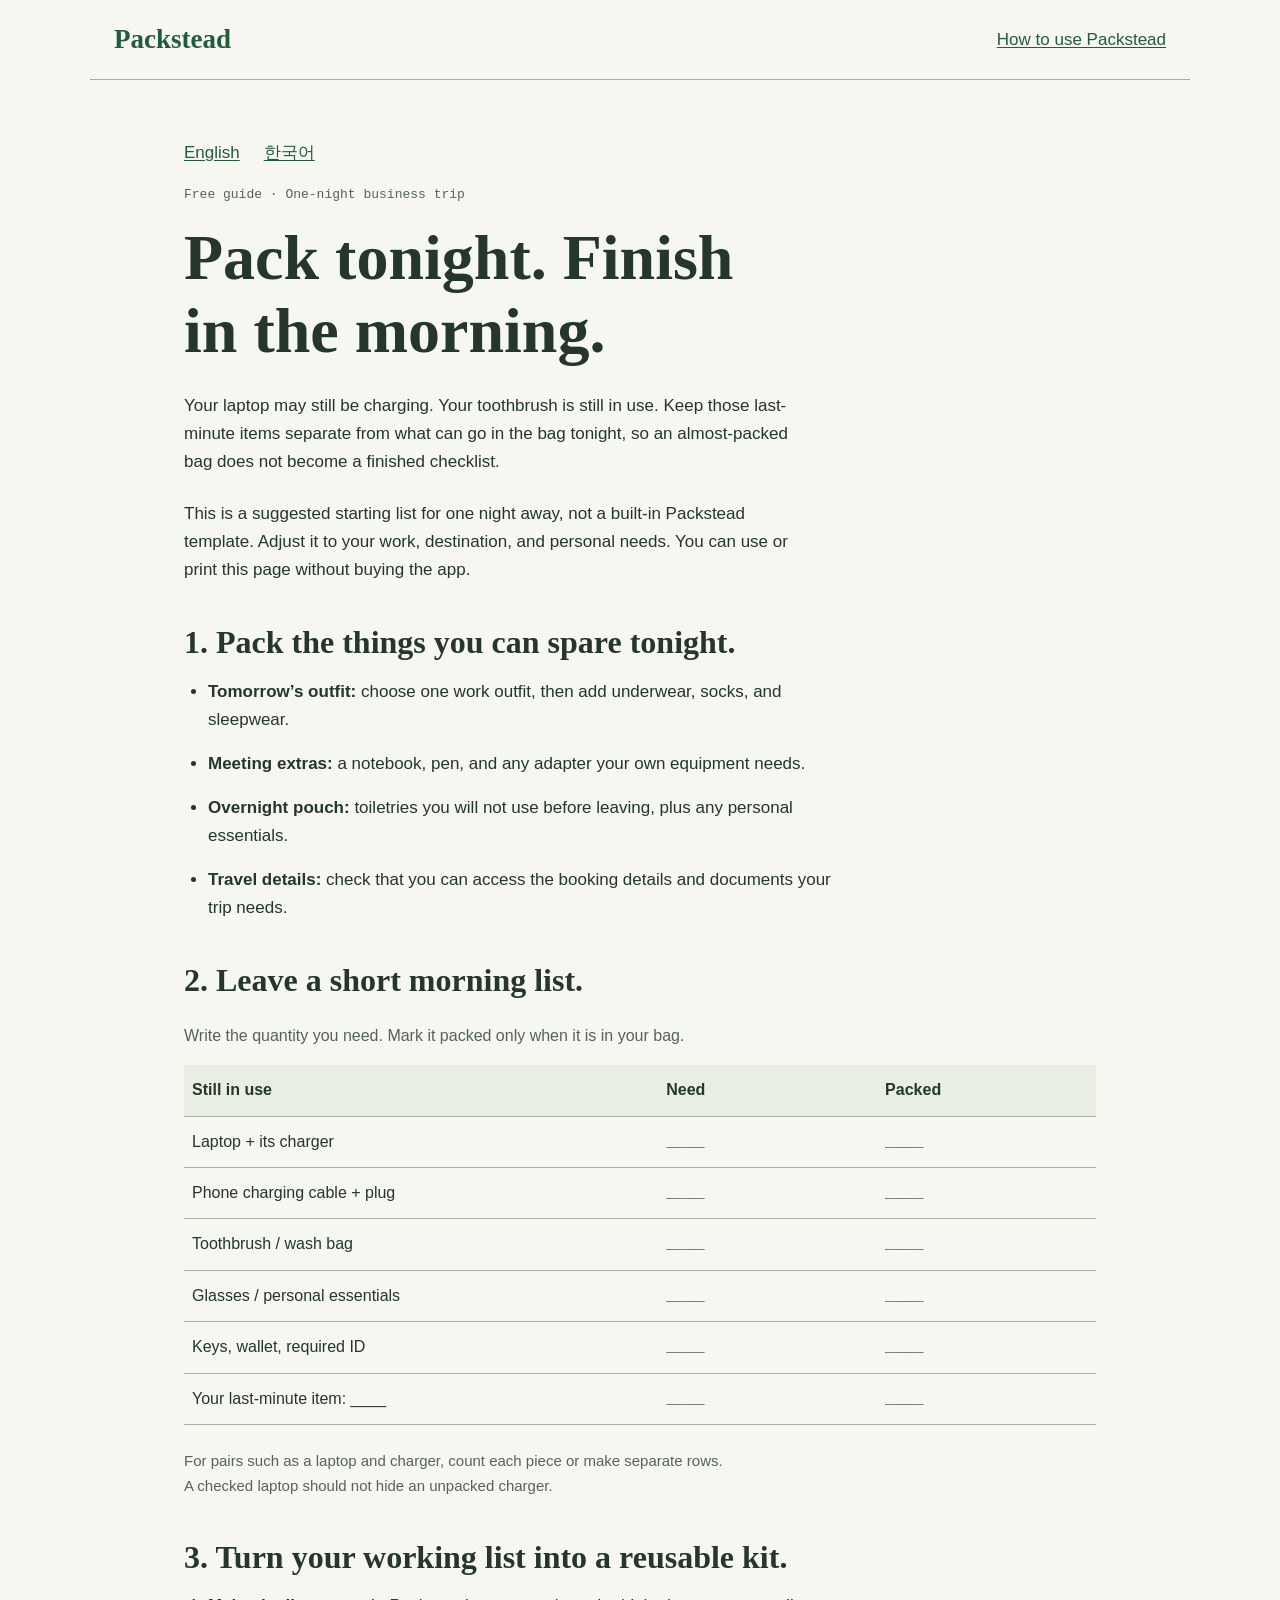
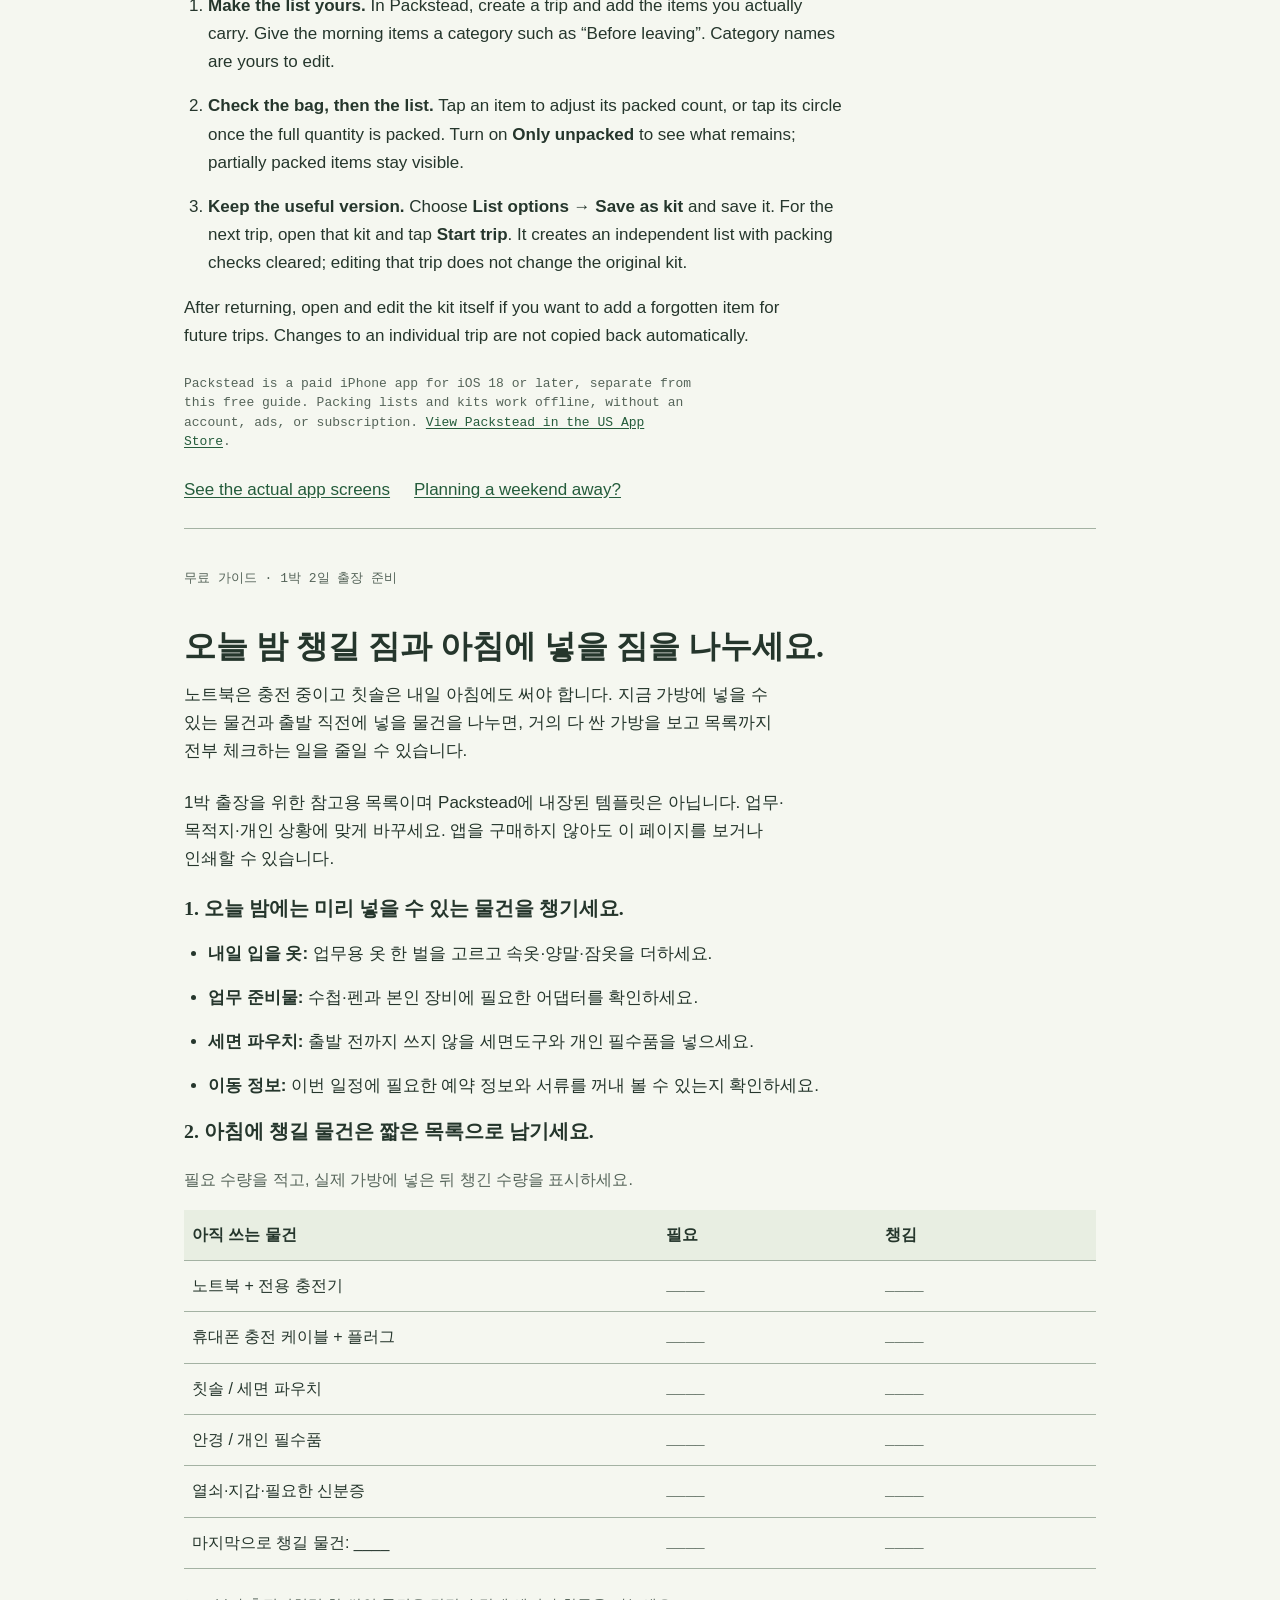
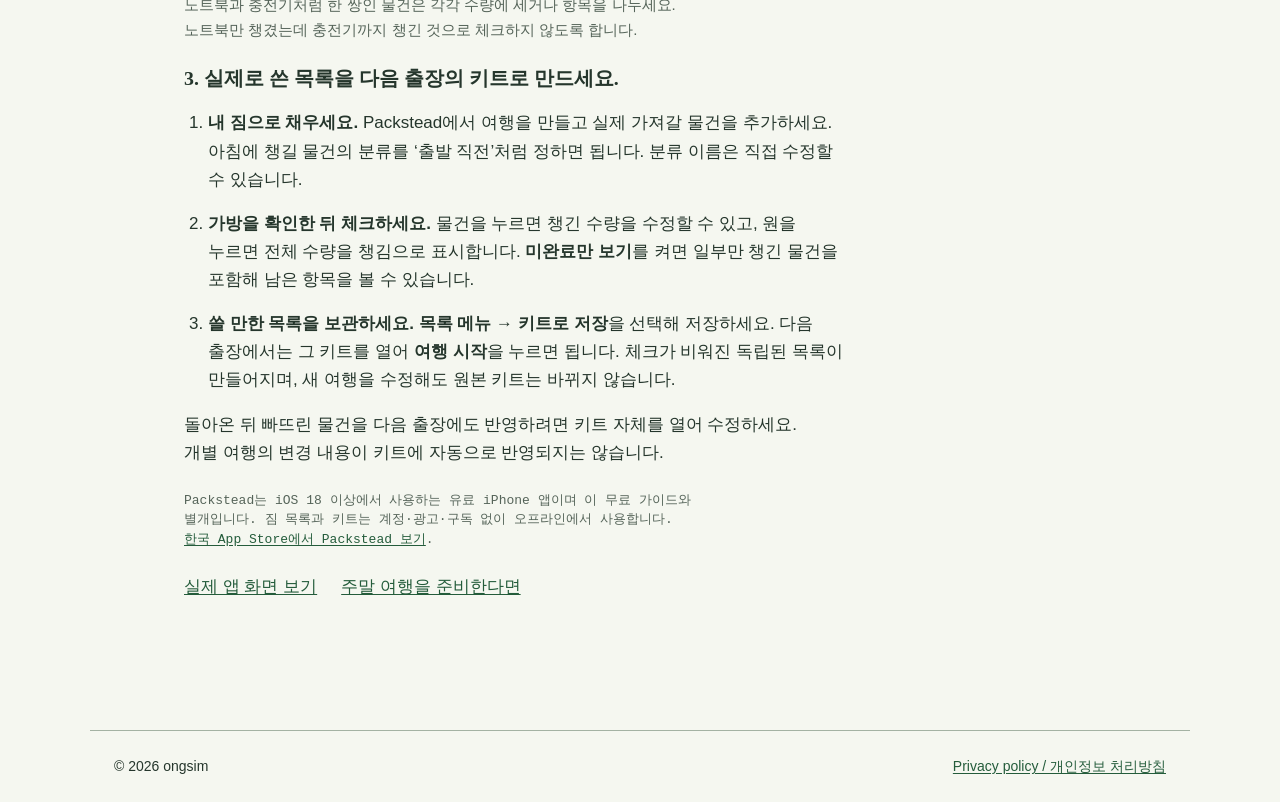
==== overnight-work-trip.html @ f90b6bbf "Add bilingual overnight business trip packing guide" ====
<!doctype html>
<html lang="en">
<head>
  <meta charset="utf-8">
  <meta name="viewport" content="width=device-width,initial-scale=1">
  <title>One-night business trip packing list — Packstead</title>
  <meta name="description" content="A free English and Korean overnight work-trip checklist: pack tonight, finish in the morning, and reuse your own kit next time.">
  <link rel="canonical" href="https://ppupy1209.github.io/packstead-support/overnight-work-trip.html">
  <meta property="og:title" content="Pack tonight. Finish in the morning. — Packstead">
  <meta property="og:description" content="A free overnight work-trip packing guide in English and Korean.">
  <meta property="og:image" content="https://ppupy1209.github.io/packstead-support/assets/app-icon.png">
  <link rel="icon" type="image/png" href="assets/app-icon.png">
  <link rel="stylesheet" href="styles.css">
  <style>
    /* Keep Korean words together; very long words may wrap on small screens. */
    #korean { word-break: keep-all; overflow-wrap: break-word; }
    #korean h2, #korean h3, #korean .packing-table th, #korean .packing-table td {
      word-break: keep-all;
      overflow-wrap: break-word;
    }
  </style>
</head>
<body class="guide-page">
  <header><a class="wordmark" href="index.html">Packstead</a><a class="nav-action" href="index.html#help">How to use Packstead</a></header>
  <main class="guide">
    <nav class="languages" aria-label="Guide language"><a href="#english">English</a><a href="#korean" lang="ko">한국어</a></nav>
    <section id="english" class="guide-language" aria-labelledby="english-title">
      <p class="status">Free guide · One-night business trip</p>
      <h1 id="english-title">Pack tonight. Finish in the morning.</h1>
      <p>Your laptop may still be charging. Your toothbrush is still in use. Keep those last-minute items separate from what can go in the bag tonight, so an almost-packed bag does not become a finished checklist.</p>
      <p>This is a suggested starting list for one night away, not a built-in Packstead template. Adjust it to your work, destination, and personal needs. You can use or print this page without buying the app.</p>

      <h2>1. Pack the things you can spare tonight.</h2>
      <ul class="guide-steps">
        <li><strong>Tomorrow’s outfit:</strong> choose one work outfit, then add underwear, socks, and sleepwear.</li>
        <li><strong>Meeting extras:</strong> a notebook, pen, and any adapter your own equipment needs.</li>
        <li><strong>Overnight pouch:</strong> toiletries you will not use before leaving, plus any personal essentials.</li>
        <li><strong>Travel details:</strong> check that you can access the booking details and documents your trip needs.</li>
      </ul>
      <h2>2. Leave a short morning list.</h2>
      <table class="packing-table">
        <caption>Write the quantity you need. Mark it packed only when it is in your bag.</caption>
        <colgroup><col class="item-column"><col><col></colgroup>
        <thead><tr><th scope="col">Still in use</th><th scope="col">Need</th><th scope="col">Packed</th></tr></thead>
        <tbody>
          <tr><th scope="row">Laptop + its charger</th><td>____</td><td>____</td></tr>
          <tr><th scope="row">Phone charging cable + plug</th><td>____</td><td>____</td></tr>
          <tr><th scope="row">Toothbrush / wash bag</th><td>____</td><td>____</td></tr>
          <tr><th scope="row">Glasses / personal essentials</th><td>____</td><td>____</td></tr>
          <tr><th scope="row">Keys, wallet, required ID</th><td>____</td><td>____</td></tr>
          <tr><th scope="row">Your last-minute item: ____</th><td>____</td><td>____</td></tr>
        </tbody>
      </table>
      <p class="guide-note muted">For pairs such as a laptop and charger, count each piece or make separate rows. A checked laptop should not hide an unpacked charger.</p>

      <h2>3. Turn your working list into a reusable kit.</h2>
      <ol class="guide-steps">
        <li><strong>Make the list yours.</strong> In Packstead, create a trip and add the items you actually carry. Give the morning items a category such as “Before leaving”. Category names are yours to edit.</li>
        <li><strong>Check the bag, then the list.</strong> Tap an item to adjust its packed count, or tap its circle once the full quantity is packed. Turn on <strong>Only unpacked</strong> to see what remains; partially packed items stay visible.</li>
        <li><strong>Keep the useful version.</strong> Choose <strong>List options → Save as kit</strong> and save it. For the next trip, open that kit and tap <strong>Start trip</strong>. It creates an independent list with packing checks cleared; editing that trip does not change the original kit.</li>
      </ol>
      <p>After returning, open and edit the kit itself if you want to add a forgotten item for future trips. Changes to an individual trip are not copied back automatically.</p>
      <p class="status release-status">Packstead is a paid iPhone app for iOS 18 or later, separate from this free guide. Packing lists and kits work offline, without an account, ads, or subscription. <a href="https://apps.apple.com/us/app/id6808935119">View Packstead in the US App Store</a>.</p>
      <div class="guide-actions"><a href="index.html#english">See the actual app screens</a><a href="weekend-guide.html#english">Planning a weekend away?</a></div>
    </section>

    <section id="korean" class="guide-language notes" lang="ko" aria-labelledby="korean-title">
      <p class="status">무료 가이드 · 1박 2일 출장 준비</p>
      <h2 id="korean-title">오늘 밤 챙길 짐과 아침에 넣을 짐을 나누세요.</h2>
      <p>노트북은 충전 중이고 칫솔은 내일 아침에도 써야 합니다. 지금 가방에 넣을 수 있는 물건과 출발 직전에 넣을 물건을 나누면, 거의 다 싼 가방을 보고 목록까지 전부 체크하는 일을 줄일 수 있습니다.</p>
      <p>1박 출장을 위한 참고용 목록이며 Packstead에 내장된 템플릿은 아닙니다. 업무·목적지·개인 상황에 맞게 바꾸세요. 앱을 구매하지 않아도 이 페이지를 보거나 인쇄할 수 있습니다.</p>

      <h3>1. 오늘 밤에는 미리 넣을 수 있는 물건을 챙기세요.</h3>
      <ul class="guide-steps">
        <li><strong>내일 입을 옷:</strong> 업무용 옷 한 벌을 고르고 속옷·양말·잠옷을 더하세요.</li>
        <li><strong>업무 준비물:</strong> 수첩·펜과 본인 장비에 필요한 어댑터를 확인하세요.</li>
        <li><strong>세면 파우치:</strong> 출발 전까지 쓰지 않을 세면도구와 개인 필수품을 넣으세요.</li>
        <li><strong>이동 정보:</strong> 이번 일정에 필요한 예약 정보와 서류를 꺼내 볼 수 있는지 확인하세요.</li>
      </ul>
      <h3>2. 아침에 챙길 물건은 짧은 목록으로 남기세요.</h3>
      <table class="packing-table">
        <caption>필요 수량을 적고, 실제 가방에 넣은 뒤 챙긴 수량을 표시하세요.</caption>
        <colgroup><col class="item-column"><col><col></colgroup>
        <thead><tr><th scope="col">아직 쓰는 물건</th><th scope="col">필요</th><th scope="col">챙김</th></tr></thead>
        <tbody>
          <tr><th scope="row">노트북 + 전용 충전기</th><td>____</td><td>____</td></tr>
          <tr><th scope="row">휴대폰 충전 케이블 + 플러그</th><td>____</td><td>____</td></tr>
          <tr><th scope="row">칫솔 / 세면 파우치</th><td>____</td><td>____</td></tr>
          <tr><th scope="row">안경 / 개인 필수품</th><td>____</td><td>____</td></tr>
          <tr><th scope="row">열쇠·지갑·필요한 신분증</th><td>____</td><td>____</td></tr>
          <tr><th scope="row">마지막으로 챙길 물건: ____</th><td>____</td><td>____</td></tr>
        </tbody>
      </table>
      <p class="guide-note muted">노트북과 충전기처럼 한 쌍인 물건은 각각 수량에 세거나 항목을 나누세요. 노트북만 챙겼는데 충전기까지 챙긴 것으로 체크하지 않도록 합니다.</p>

      <h3>3. 실제로 쓴 목록을 다음 출장의 키트로 만드세요.</h3>
      <ol class="guide-steps">
        <li><strong>내 짐으로 채우세요.</strong> Packstead에서 여행을 만들고 실제 가져갈 물건을 추가하세요. 아침에 챙길 물건의 분류를 ‘출발 직전’처럼 정하면 됩니다. 분류 이름은 직접 수정할 수 있습니다.</li>
        <li><strong>가방을 확인한 뒤 체크하세요.</strong> 물건을 누르면 챙긴 수량을 수정할 수 있고, 원을 누르면 전체 수량을 챙김으로 표시합니다. <strong>미완료만 보기</strong>를 켜면 일부만 챙긴 물건을 포함해 남은 항목을 볼 수 있습니다.</li>
        <li><strong>쓸 만한 목록을 보관하세요.</strong> <strong>목록 메뉴 → 키트로 저장</strong>을 선택해 저장하세요. 다음 출장에서는 그 키트를 열어 <strong>여행 시작</strong>을 누르면 됩니다. 체크가 비워진 독립된 목록이 만들어지며, 새 여행을 수정해도 원본 키트는 바뀌지 않습니다.</li>
      </ol>
      <p>돌아온 뒤 빠뜨린 물건을 다음 출장에도 반영하려면 키트 자체를 열어 수정하세요. 개별 여행의 변경 내용이 키트에 자동으로 반영되지는 않습니다.</p>
      <p class="status release-status">Packstead는 iOS 18 이상에서 사용하는 유료 iPhone 앱이며 이 무료 가이드와 별개입니다. 짐 목록과 키트는 계정·광고·구독 없이 오프라인에서 사용합니다. <a href="https://apps.apple.com/kr/app/id6808935119">한국 App Store에서 Packstead 보기</a>.</p>
      <div class="guide-actions"><a href="index.html#korean">실제 앱 화면 보기</a><a href="weekend-guide.html#korean">주말 여행을 준비한다면</a></div>
    </section>
  </main>
  <footer><p>© 2026 ongsim</p><a href="privacy.html">Privacy policy / 개인정보 처리방침</a></footer>
</body>
</html>
---- styles.css ----
/* Hallmark · pre-emit critique: P4 H4 E4 S4 R5 V4
   Audience: independent travelers. Job: use packing lists and find support.
   Theme: Garden, inherited from the native app. Macrostructure: Workbench.
   Nav: N9. Footer: Ft2. Actual screenshots, no recreated device frame. */
:root{--paper:#f5f7f0;--surface:#e8eee2;--ink:#25362c;--muted:#556459;--accent:#245c3b;--rule:#a4b2a3;--display:Georgia,'Times New Roman',serif;--body:-apple-system,BlinkMacSystemFont,'Segoe UI',sans-serif;--mono:ui-monospace,monospace;--s1:8px;--s2:16px;--s3:24px;--s4:40px;--s5:64px}
*{box-sizing:border-box}html,body{margin:0;overflow-x:clip}body{background:var(--paper);color:var(--ink);font:17px/1.65 var(--body)}a{color:var(--accent);text-underline-offset:2px}a:focus-visible,button:focus-visible,summary:focus-visible{outline:3px solid var(--accent);outline-offset:5px}header,main,footer{width:min(1100px,100%);margin:auto;padding-inline:var(--s3)}header{display:flex;align-items:center;justify-content:space-between;gap:var(--s2);padding-block:var(--s3);border-bottom:1px solid var(--rule)}.wordmark{font:600 27px var(--display);text-decoration:none}.nav-action{white-space:nowrap}main{padding-block:var(--s5)}h1,h2,h3{font-family:var(--display);font-style:normal;line-height:1.15;overflow-wrap:anywhere;min-width:0}h1{font-size:clamp(36px,6vw,64px);font-weight:600;max-width:15ch;margin:0 0 var(--s3)}h2{font-size:32px;margin:0 0 var(--s2)}p{max-width:65ch;margin:0 0 var(--s3)}.intro{max-width:780px;margin-bottom:var(--s5)}.muted{color:var(--muted)}.status{font:13px/1.5 var(--mono);color:var(--muted)}.walk{display:grid;grid-template-columns:minmax(0,1fr) minmax(0,1.25fr);gap:var(--s5);align-items:start;margin-block:var(--s5)}.walk figure{margin:0;max-width:360px}.walk img{width:100%;height:auto;display:block;border:1px solid var(--rule);border-radius:12px}.walk figcaption{margin-top:var(--s2);font-size:14px;color:var(--muted)}.walk .copy{position:sticky;top:var(--s4);padding-top:var(--s4)}.notes{padding-block:var(--s4);border-top:1px solid var(--rule)}details{border-top:1px solid var(--rule);padding-block:var(--s2)}summary{cursor:pointer;font-weight:600;padding-block:var(--s1)}details p{margin-top:var(--s2)}.policy{max-width:800px}.policy h2{margin-top:var(--s4);font-size:26px}.policy ul{padding-left:var(--s3)}footer{padding-block:var(--s3);border-top:1px solid var(--rule);display:flex;flex-wrap:wrap;justify-content:space-between;align-items:center;gap:var(--s2);font-size:14px}footer p{margin:0}footer a{white-space:nowrap}.languages{display:flex;flex-wrap:wrap;gap:var(--s3);margin-bottom:var(--s3)}@media(max-width:650px){.walk{grid-template-columns:minmax(0,1fr);gap:var(--s3)}.walk .copy{position:static;padding-top:0;grid-row:1}.walk figure{max-width:340px}.walk{margin-block:var(--s4)}main{padding-top:var(--s4)}h2{font-size:29px}header,main,footer{padding-inline:var(--s2)}}@media(prefers-color-scheme:dark){:root{--paper:#19221d;--surface:#24342a;--ink:#e7ede5;--muted:#b6c4b7;--accent:#a2d2ad;--rule:#687f6d}}@media(prefers-reduced-motion:reduce){*{scroll-behavior:auto}}

a:hover,summary:hover{color:var(--ink)}a:active,summary:active{color:var(--muted)}[aria-disabled="true"]{color:var(--muted);cursor:not-allowed;pointer-events:none}header a,footer a,.languages a{line-height:1;white-space:nowrap}summary{white-space:nowrap}

/* Free bilingual guide and the existing Korean app capture. */
.guide{max-width:960px}.guide-language h1{max-width:18ch}.guide-language h2{margin-top:var(--s4)}.guide-language>.status:first-child{margin-bottom:var(--s2)}.release-status{margin-top:var(--s3);margin-bottom:var(--s3)}.guide-callout{background:var(--surface);padding:var(--s3);border:1px solid var(--rule);border-radius:12px}.guide-actions{display:flex;flex-wrap:wrap;gap:var(--s2) var(--s3);margin-block:var(--s3)}.packing-table{width:100%;table-layout:fixed;border-collapse:collapse;margin-block:var(--s3);font-size:16px}.packing-table caption{text-align:left;color:var(--muted);margin-bottom:var(--s2)}.packing-table .item-column{width:52%}.packing-table th,.packing-table td{text-align:left;vertical-align:top;padding:12px 8px;border-bottom:1px solid var(--rule);overflow-wrap:anywhere}.packing-table thead th{background:var(--surface)}.packing-table tbody th{font-weight:400}.packing-table td{font-family:var(--mono);color:var(--muted)}.guide-note{font-size:15px}.guide-steps{padding-left:24px;max-width:70ch}.guide-steps li{margin-bottom:var(--s2)}.localized-screen{max-width:340px;margin:var(--s3) 0}.localized-screen img{width:100%;height:auto;display:block;border:1px solid var(--rule);border-radius:12px}.localized-screen figcaption{margin-top:var(--s2);font-size:14px;color:var(--muted)}
@media(max-width:420px){.guide-callout{padding:var(--s2)}.guide-page .nav-action{white-space:normal;text-align:right;max-width:52%;line-height:1.4}.packing-table{font-size:15px}.packing-table .item-column{width:48%}.packing-table thead th{white-space:nowrap;overflow-wrap:normal}}
@media print{@page{margin:12mm}body{background:white;color:black;font-size:10.5pt;line-height:1.4}header,footer,.guide>.languages,.guide-actions{display:none}main.guide{padding:0;max-width:none}.guide-language{break-before:page}.guide-language:first-of-type{break-before:auto}.guide-language h1{font-size:28pt;margin-bottom:12pt}.guide-language h2{font-size:18pt;margin-top:16pt}.guide-language p{margin-bottom:12pt}.guide-language.notes{border:0;padding:0}.packing-table{font-size:10.5pt;break-inside:avoid;margin-block:12pt}.packing-table th,.packing-table td{padding:5pt 6pt;border-color:#888}.packing-table th,.packing-table td,.packing-table caption,.guide .muted,.guide .status{color:black}.packing-table thead th{background:white}.guide-note{font-size:10pt}.guide-steps li{margin-bottom:7pt}.guide .status{font-size:9pt}}
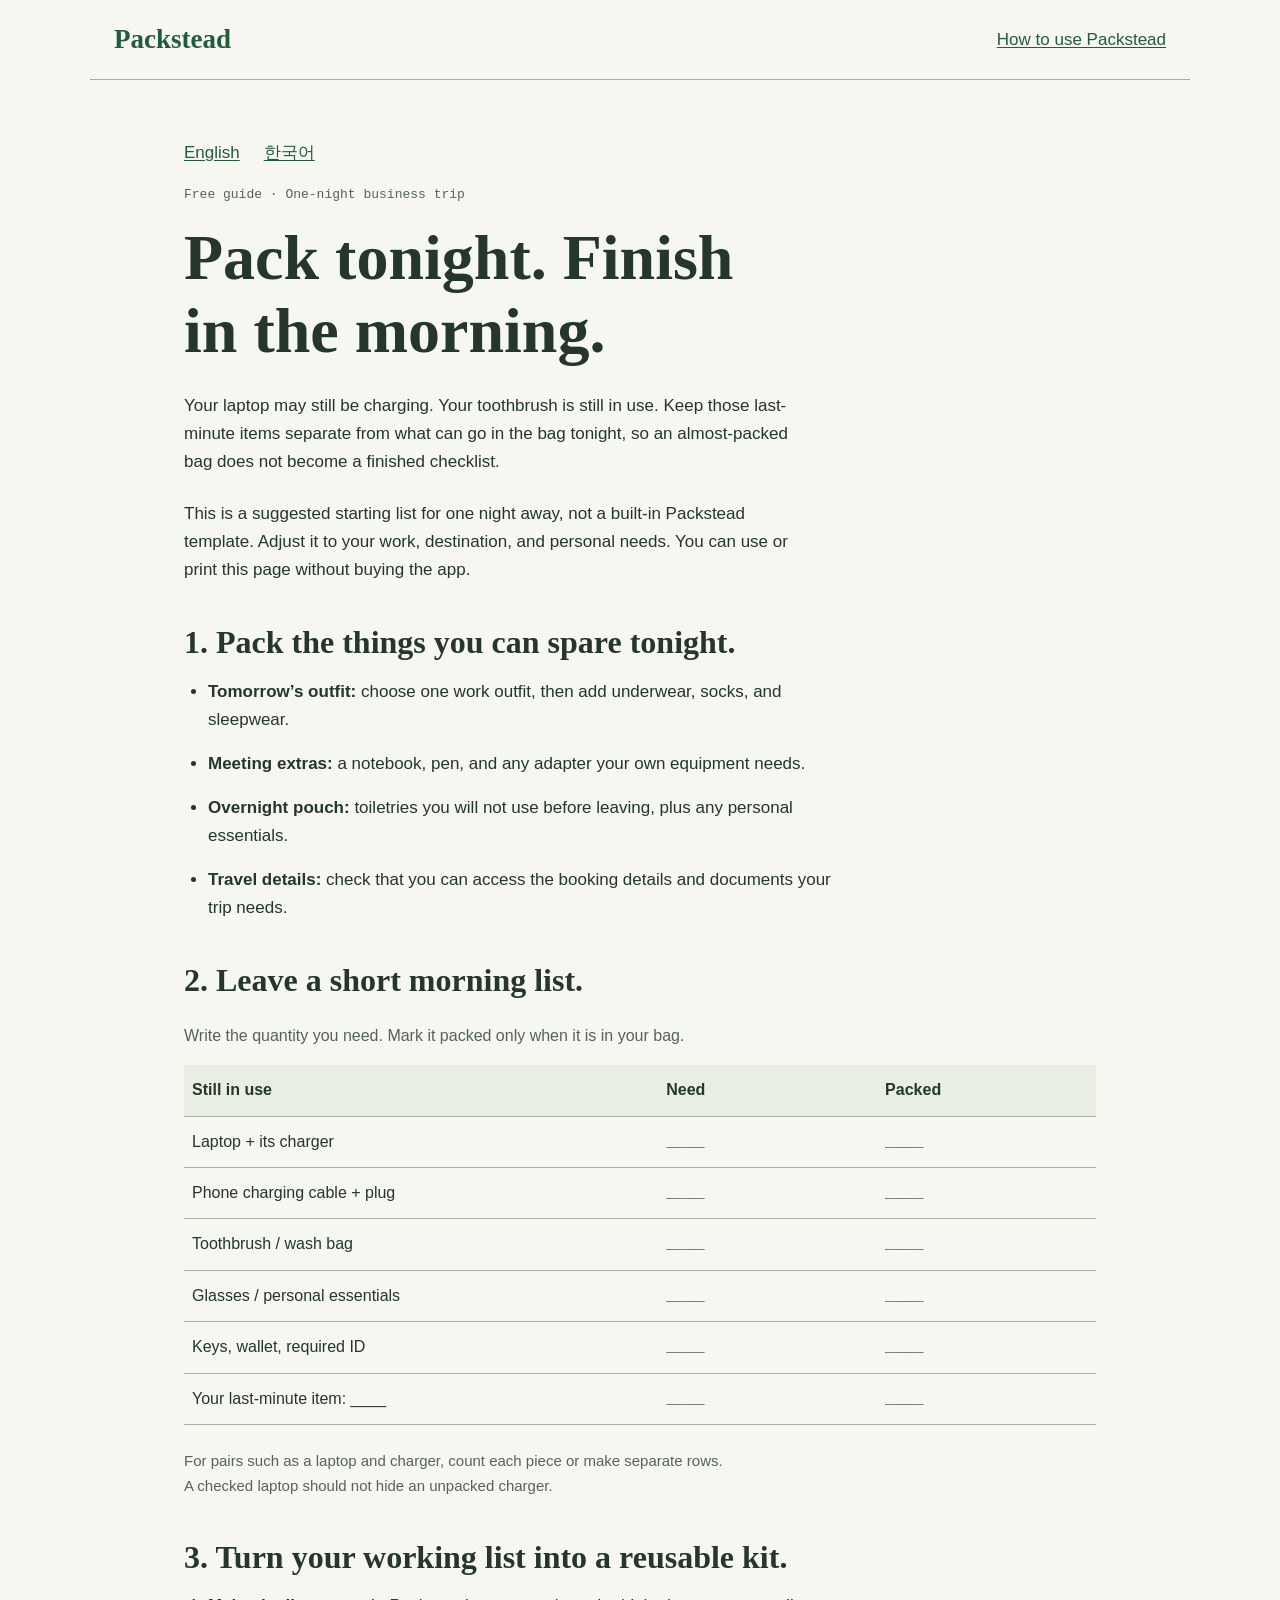
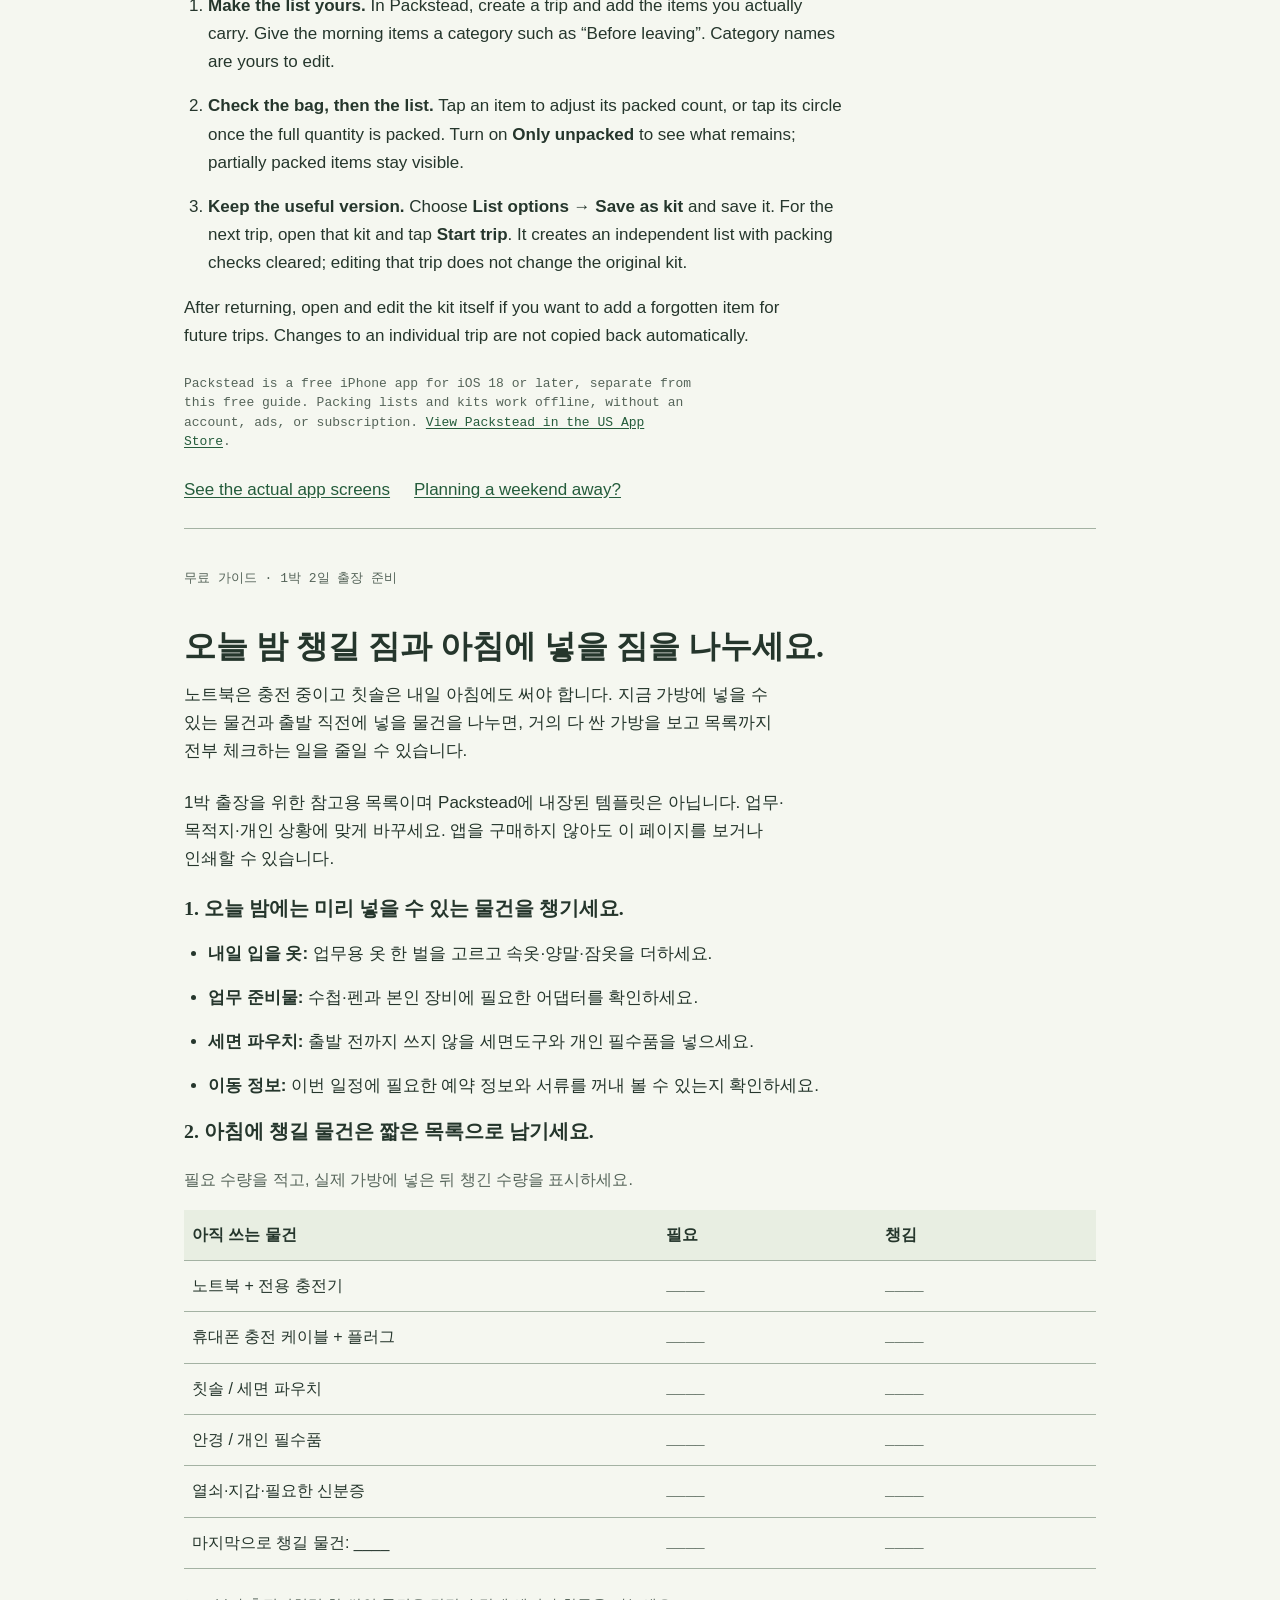
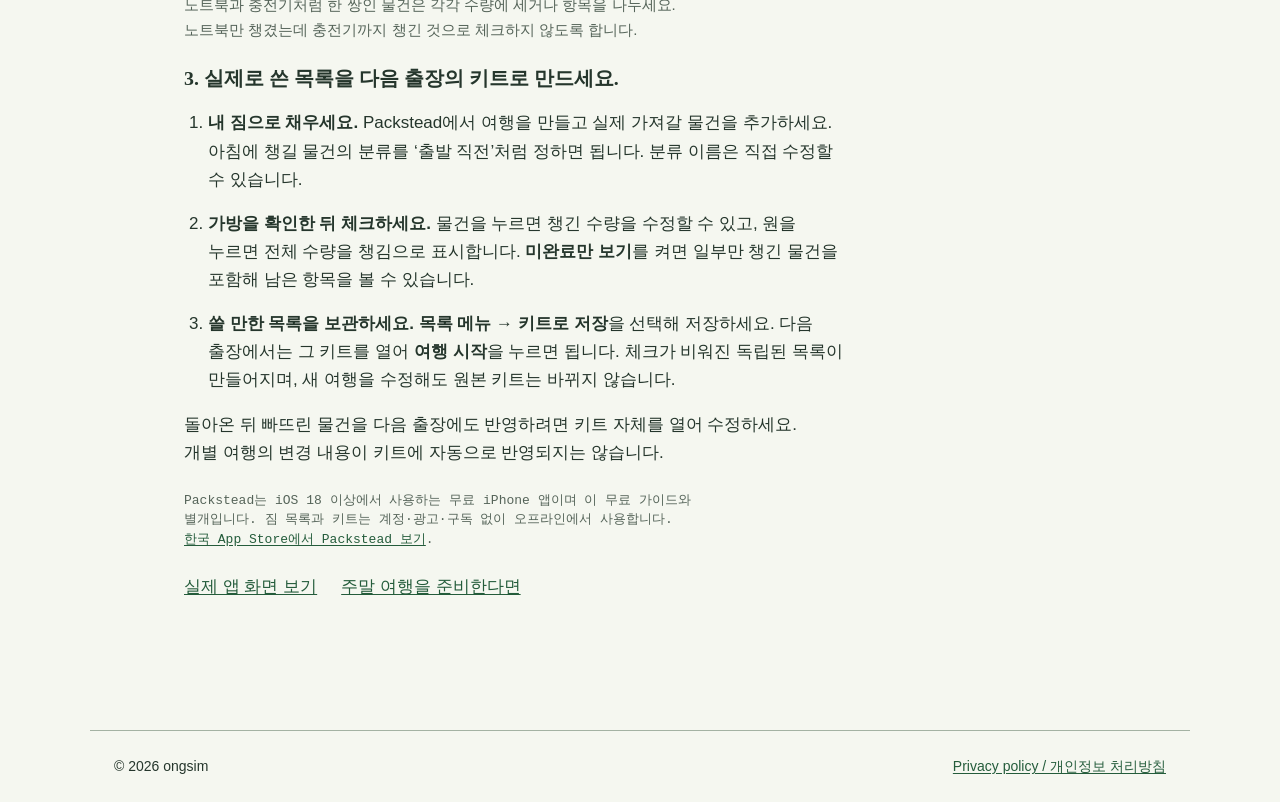
==== commit b348994a: "Brand as ONGSIM: remove personal name; purchase wording matches the current free download with optio" ====
--- a/overnight-work-trip.html
+++ b/overnight-work-trip.html
@@ -19,6 +19,7 @@
       overflow-wrap: break-word;
     }
   </style>
+<meta name="apple-itunes-app" content="app-id=6808935119">
 </head>
 <body class="guide-page">
   <header><a class="wordmark" href="index.html">Packstead</a><a class="nav-action" href="index.html#help">How to use Packstead</a></header>
@@ -60,7 +61,7 @@
         <li><strong>Keep the useful version.</strong> Choose <strong>List options → Save as kit</strong> and save it. For the next trip, open that kit and tap <strong>Start trip</strong>. It creates an independent list with packing checks cleared; editing that trip does not change the original kit.</li>
       </ol>
       <p>After returning, open and edit the kit itself if you want to add a forgotten item for future trips. Changes to an individual trip are not copied back automatically.</p>
-      <p class="status release-status">Packstead is a paid iPhone app for iOS 18 or later, separate from this free guide. Packing lists and kits work offline, without an account, ads, or subscription. <a href="https://apps.apple.com/us/app/id6808935119">View Packstead in the US App Store</a>.</p>
+      <p class="status release-status">Packstead is a free iPhone app for iOS 18 or later, separate from this free guide. Packing lists and kits work offline, without an account, ads, or subscription. <a href="https://apps.apple.com/us/app/id6808935119">View Packstead in the US App Store</a>.</p>
       <div class="guide-actions"><a href="index.html#english">See the actual app screens</a><a href="weekend-guide.html#english">Planning a weekend away?</a></div>
     </section>
 
@@ -100,7 +101,7 @@
         <li><strong>쓸 만한 목록을 보관하세요.</strong> <strong>목록 메뉴 → 키트로 저장</strong>을 선택해 저장하세요. 다음 출장에서는 그 키트를 열어 <strong>여행 시작</strong>을 누르면 됩니다. 체크가 비워진 독립된 목록이 만들어지며, 새 여행을 수정해도 원본 키트는 바뀌지 않습니다.</li>
       </ol>
       <p>돌아온 뒤 빠뜨린 물건을 다음 출장에도 반영하려면 키트 자체를 열어 수정하세요. 개별 여행의 변경 내용이 키트에 자동으로 반영되지는 않습니다.</p>
-      <p class="status release-status">Packstead는 iOS 18 이상에서 사용하는 유료 iPhone 앱이며 이 무료 가이드와 별개입니다. 짐 목록과 키트는 계정·광고·구독 없이 오프라인에서 사용합니다. <a href="https://apps.apple.com/kr/app/id6808935119">한국 App Store에서 Packstead 보기</a>.</p>
+      <p class="status release-status">Packstead는 iOS 18 이상에서 사용하는 무료 iPhone 앱이며 이 무료 가이드와 별개입니다. 짐 목록과 키트는 계정·광고·구독 없이 오프라인에서 사용합니다. <a href="https://apps.apple.com/kr/app/id6808935119">한국 App Store에서 Packstead 보기</a>.</p>
       <div class="guide-actions"><a href="index.html#korean">실제 앱 화면 보기</a><a href="weekend-guide.html#korean">주말 여행을 준비한다면</a></div>
     </section>
   </main>
